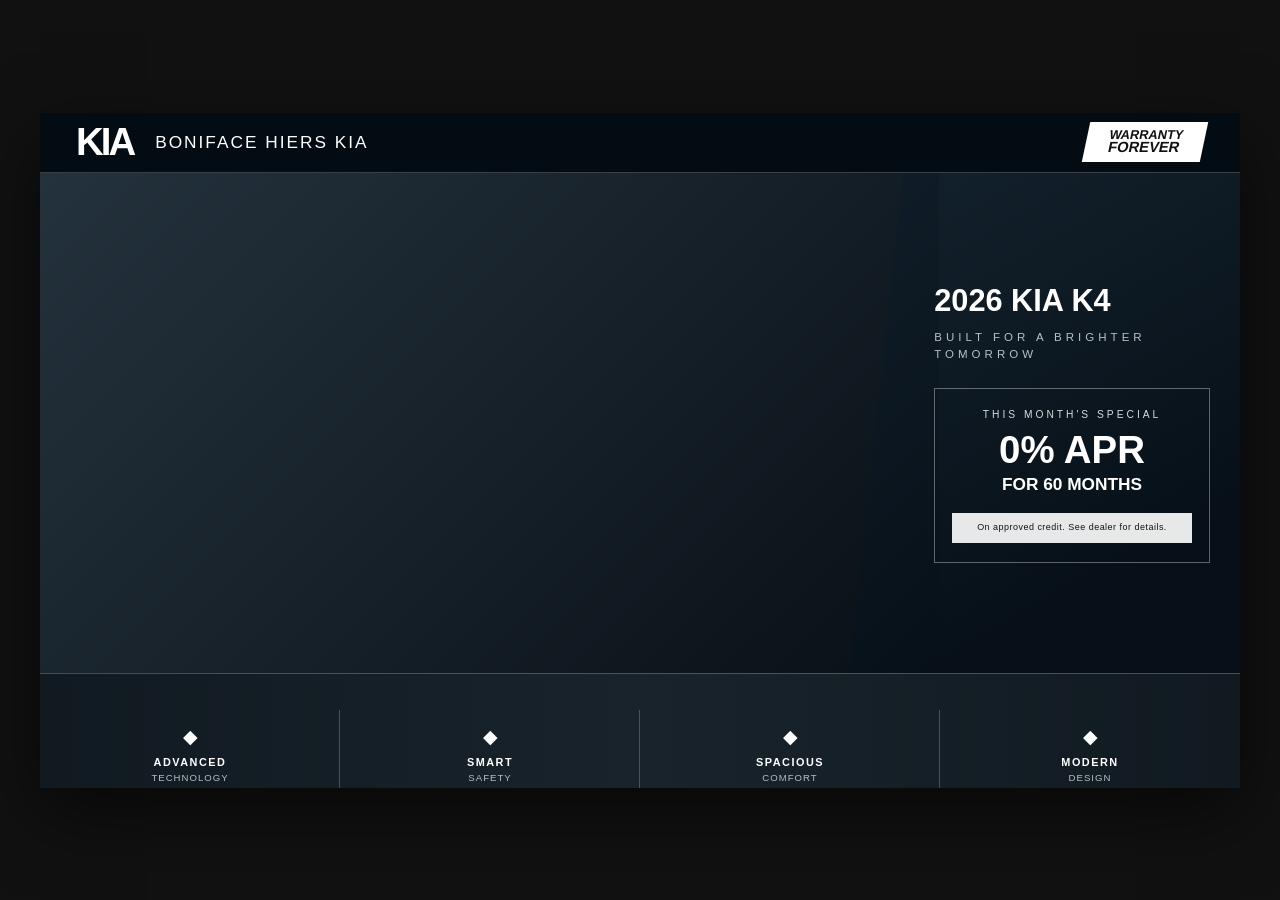
==== index.html @ c63c9c1e "DealerTV: Working Builder Prototype" ====
<!DOCTYPE html>
<html lang="en">
<head>
    <meta charset="UTF-8">
    <meta name="viewport" content="width=device-width, initial-scale=1.0">

    <title>Dealer TV</title>

    <link rel="stylesheet" href="style.css">
</head>

<body>

    <main class="app">

        <!-- TV TEMPLATE -->
        <section class="tv-template">

            <!-- HEADER -->
            <header class="top-bar">
                <div class="brand">
                    <div class="kia-logo">KIA</div>
                    <div class="dealer-name">BONIFACE HIERS KIA</div>
                </div>

                <div class="warranty">
                    WARRANTY<br>
                    <strong>FOREVER</strong>
                </div>
            </header>


            <!-- MAIN CONTENT -->
            <div class="main-content">

                <!-- VIDEO -->
                <div class="video-area">

                    <video
                        id="vehicleVideo"
                        autoplay
                        muted
                        playsinline
                    >
                        <!-- Video URL will go here later -->
                    </video>

                    <div class="video-overlay">
                        <div class="headline">
                            Adventure Looks Good On You.
                        </div>
                    </div>

                </div>


                <!-- INFORMATION PANEL -->
                <aside class="info-panel">

                    <div class="vehicle-name">
                        2026 KIA K4
                    </div>

                    <div class="tagline">
                        BUILT FOR A BRIGHTER TOMORROW
                    </div>

                    <div class="offer-box">

                        <div class="offer-label">
                            THIS MONTH'S SPECIAL
                        </div>

                        <div class="offer">
                            0% APR
                        </div>

                        <div class="offer-sub">
                            FOR 60 MONTHS
                        </div>

                        <div class="fine-print">
                            On approved credit. See dealer for details.
                        </div>

                    </div>

                </aside>

            </div>


            <!-- FEATURES -->
            <div class="features">

                <div class="feature">
                    <span>◆</span>
                    <strong>ADVANCED</strong>
                    <small>TECHNOLOGY</small>
                </div>

                <div class="feature">
                    <span>◆</span>
                    <strong>SMART</strong>
                    <small>SAFETY</small>
                </div>

                <div class="feature">
                    <span>◆</span>
                    <strong>SPACIOUS</strong>
                    <small>COMFORT</small>
                </div>

                <div class="feature">
                    <span>◆</span>
                    <strong>MODERN</strong>
                    <small>DESIGN</small>
                </div>

            </div>

        </section>

    </main>

    <script src="content.js"></script>
    <script src="app.js"></script>

</body>
</html>
---- style.css ----
/* =========================================
   DEALER TV — BASE TEMPLATE
   ========================================= */

* {
    box-sizing: border-box;
    margin: 0;
    padding: 0;
}

:root {
    --black: #071018;
    --dark: #0d1822;
    --panel: #101d28;
    --white: #ffffff;
    --muted: #b7c0c7;
    --line: rgba(255, 255, 255, 0.22);
    --kia-red: #c8102e;
}

body {
    background: #111;
    font-family: Arial, Helvetica, sans-serif;
    color: var(--white);
    min-height: 100vh;
    display: flex;
    align-items: center;
    justify-content: center;
    padding: 30px;
}


/* =========================================
   MAIN TV FRAME
   ========================================= */

.app {
    width: min(1200px, 100%);
}

.tv-template {
    width: 100%;
    aspect-ratio: 16 / 9;
    background: var(--black);
    overflow: hidden;
    position: relative;
    box-shadow: 0 25px 70px rgba(0, 0, 0, 0.55);
}


/* =========================================
   TOP BAR
   ========================================= */

.top-bar {
    height: 9%;
    min-height: 55px;
    display: flex;
    align-items: center;
    justify-content: space-between;
    padding: 0 3%;
    background: rgba(4, 12, 18, 0.96);
    border-bottom: 1px solid var(--line);
    position: relative;
    z-index: 5;
}

.brand {
    display: flex;
    align-items: center;
    gap: 22px;
}

.kia-logo {
    font-size: clamp(24px, 3vw, 42px);
    font-weight: 800;
    letter-spacing: -3px;
}

.dealer-name {
    font-size: clamp(12px, 1.35vw, 20px);
    letter-spacing: 2px;
    font-weight: 500;
}

.warranty {
    background: white;
    color: #111;
    padding: 7px 22px;
    text-align: center;
    font-size: clamp(9px, 1vw, 14px);
    font-weight: 800;
    line-height: 0.95;
    transform: skew(-12deg);
}

.warranty strong {
    font-size: 1.15em;
}


/* =========================================
   MAIN CONTENT
   ========================================= */

.main-content {
    height: 74%;
    display: grid;
    grid-template-columns: 72% 28%;
}


/* =========================================
   VIDEO AREA
   ========================================= */

.video-area {
    position: relative;
    overflow: hidden;
    background:
        linear-gradient(135deg, #24323d, #0a1117);
}

.video-area video {
    width: 100%;
    height: 100%;
    object-fit: cover;
    display: block;
}


/* Dark gradient over video */

.video-overlay {
    display: none;
}


/* Headline */

.video-overlay {
    position: absolute;
    left: 5%;
    top: 12%;
    width: 45%;
    z-index: 2;
}

.headline {
    font-size: clamp(24px, 4vw, 56px);
    line-height: 0.98;
    font-weight: 700;
    letter-spacing: -1px;
    color: white;
    text-shadow: 0 3px 15px rgba(0, 0, 0, 0.45);
}

.headline::after {
    content: "";
    display: block;
    width: 90px;
    height: 4px;
    background: var(--kia-red);
    margin-top: 20px;
}


/* =========================================
   INFORMATION PANEL
   ========================================= */

.info-panel {
    background:
        linear-gradient(
            150deg,
            #13212c,
            #071018 75%
        );

    padding: 9% 9%;
    display: flex;
    flex-direction: column;
    justify-content: center;
    position: relative;
    z-index: 1;
}
.info-panel > * {
    position: relative;
    z-index: 2;
}

.info-panel::before {
    content: "";
    position: absolute;
    left: -55px;
    top: 0;
    width: 90px;
    height: 100%;
    background: linear-gradient(
        135deg,
        var(--panel) 0%,
        var(--black) 100%
    );
    clip-path: polygon(60% 0, 100% 0, 100% 100%, 0 100%);
    z-index: 0;
}


.vehicle-name {
    font-size: clamp(20px, 2.4vw, 36px);
    font-weight: 700;
    margin-bottom: 10px;
    position: relative;
    z-index: 1;
}

.tagline {
    color: var(--muted);
    font-size: clamp(8px, 0.9vw, 13px);
    letter-spacing: 4px;
    line-height: 1.5;
    max-width: 220px;
    margin-bottom: 25px;
}


/* =========================================
   OFFER BOX
   ========================================= */

.offer-box {
    border: 1px solid rgba(255, 255, 255, 0.35);
    padding: 7% 6%;
    text-align: center;
    position: relative;
    z-index: 1;
}

.offer-label {
    font-size: clamp(8px, 0.8vw, 12px);
    letter-spacing: 3px;
    margin-bottom: 12px;
    color: #d6dce0;
}

.offer {
    font-size: clamp(26px, 3vw, 48px);
    font-weight: 800;
    line-height: 0.95;
    white-space: normal;
}

.offer-sub {
    font-size: clamp(13px, 1.35vw, 20px);
    font-weight: 700;
    margin-top: 6px;
}

.fine-print {
    margin-top: 18px;
    background: rgba(255, 255, 255, 0.9);
    color: #111;
    padding: 9px 8px;
    font-size: clamp(7px, 0.7vw, 10px);
    line-height: 1.3;
    letter-spacing: 0.5px;
}


/* =========================================
   FEATURES
   ========================================= */

.features {
    height: 24%;
    display: grid;
    grid-template-columns: repeat(4, 1fr);
    background:
        linear-gradient(
            90deg,
            #111a21,
            #18232b,
            #111a21
        );
    border-top: 1px solid var(--line);
}

.feature {
    display: flex;
    flex-direction: column;
    justify-content: center;
    align-items: center;
    text-align: center;
    padding: 5px 10px;
    position: relative;
}

.feature:not(:last-child)::after {
    content: "";
    position: absolute;
    right: 0;
    height: 55%;
    width: 1px;
    background: var(--line);
}

.feature span {
    font-size: clamp(13px, 1.5vw, 22px);
    margin-bottom: 8px;
}

.feature strong {
    font-size: clamp(8px, 0.85vw, 12px);
    letter-spacing: 1.5px;
}

.feature small {
    font-size: clamp(7px, 0.75vw, 11px);
    letter-spacing: 1px;
    color: var(--muted);
    margin-top: 4px;
}


/* =========================================
   RESPONSIVE
   ========================================= */

@media (max-width: 700px) {

    body {
        padding: 10px;
    }

    .dealer-name {
        display: none;
    }

    .brand {
        gap: 10px;
    }

    .warranty {
        padding: 5px 12px;
    }

}
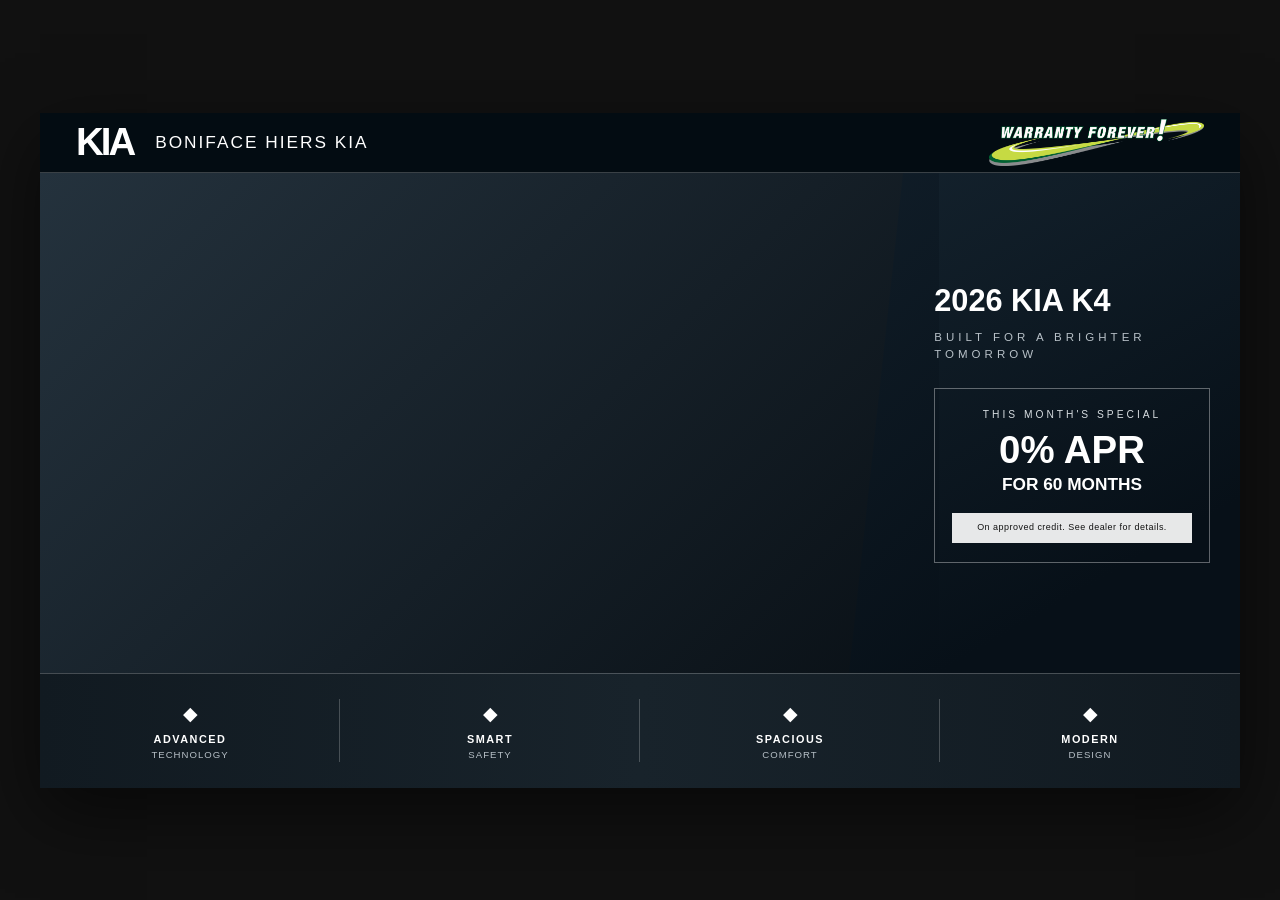
==== commit ac688952: "DEALERTV: Added more Videos to content" ====
--- a/index.html
+++ b/index.html
@@ -24,9 +24,8 @@
                 </div>
 
                 <div class="warranty">
-                    WARRANTY<br>
-                    <strong>FOREVER</strong>
-                </div>
+               <img src="assets/images/warranty-forever.png" alt="Warranty Forever">
+               </div>
             </header>
 
 
--- a/style.css
+++ b/style.css
@@ -84,18 +84,17 @@
 }
 
 .warranty {
-    background: white;
-    color: #111;
-    padding: 7px 22px;
-    text-align: center;
-    font-size: clamp(9px, 1vw, 14px);
-    font-weight: 800;
-    line-height: 0.95;
-    transform: skew(-12deg);
-}
-
-.warranty strong {
-    font-size: 1.15em;
+    background: transparent;
+    padding: 0;
+    display: flex;
+    align-items: center;
+    justify-content: center;
+}
+
+.warranty img {
+    display: block;
+    width: 215px;
+    height: auto;
 }
 
 
@@ -272,7 +271,7 @@
    ========================================= */
 
 .features {
-    height: 24%;
+    height: 17%;
     display: grid;
     grid-template-columns: repeat(4, 1fr);
     background:
